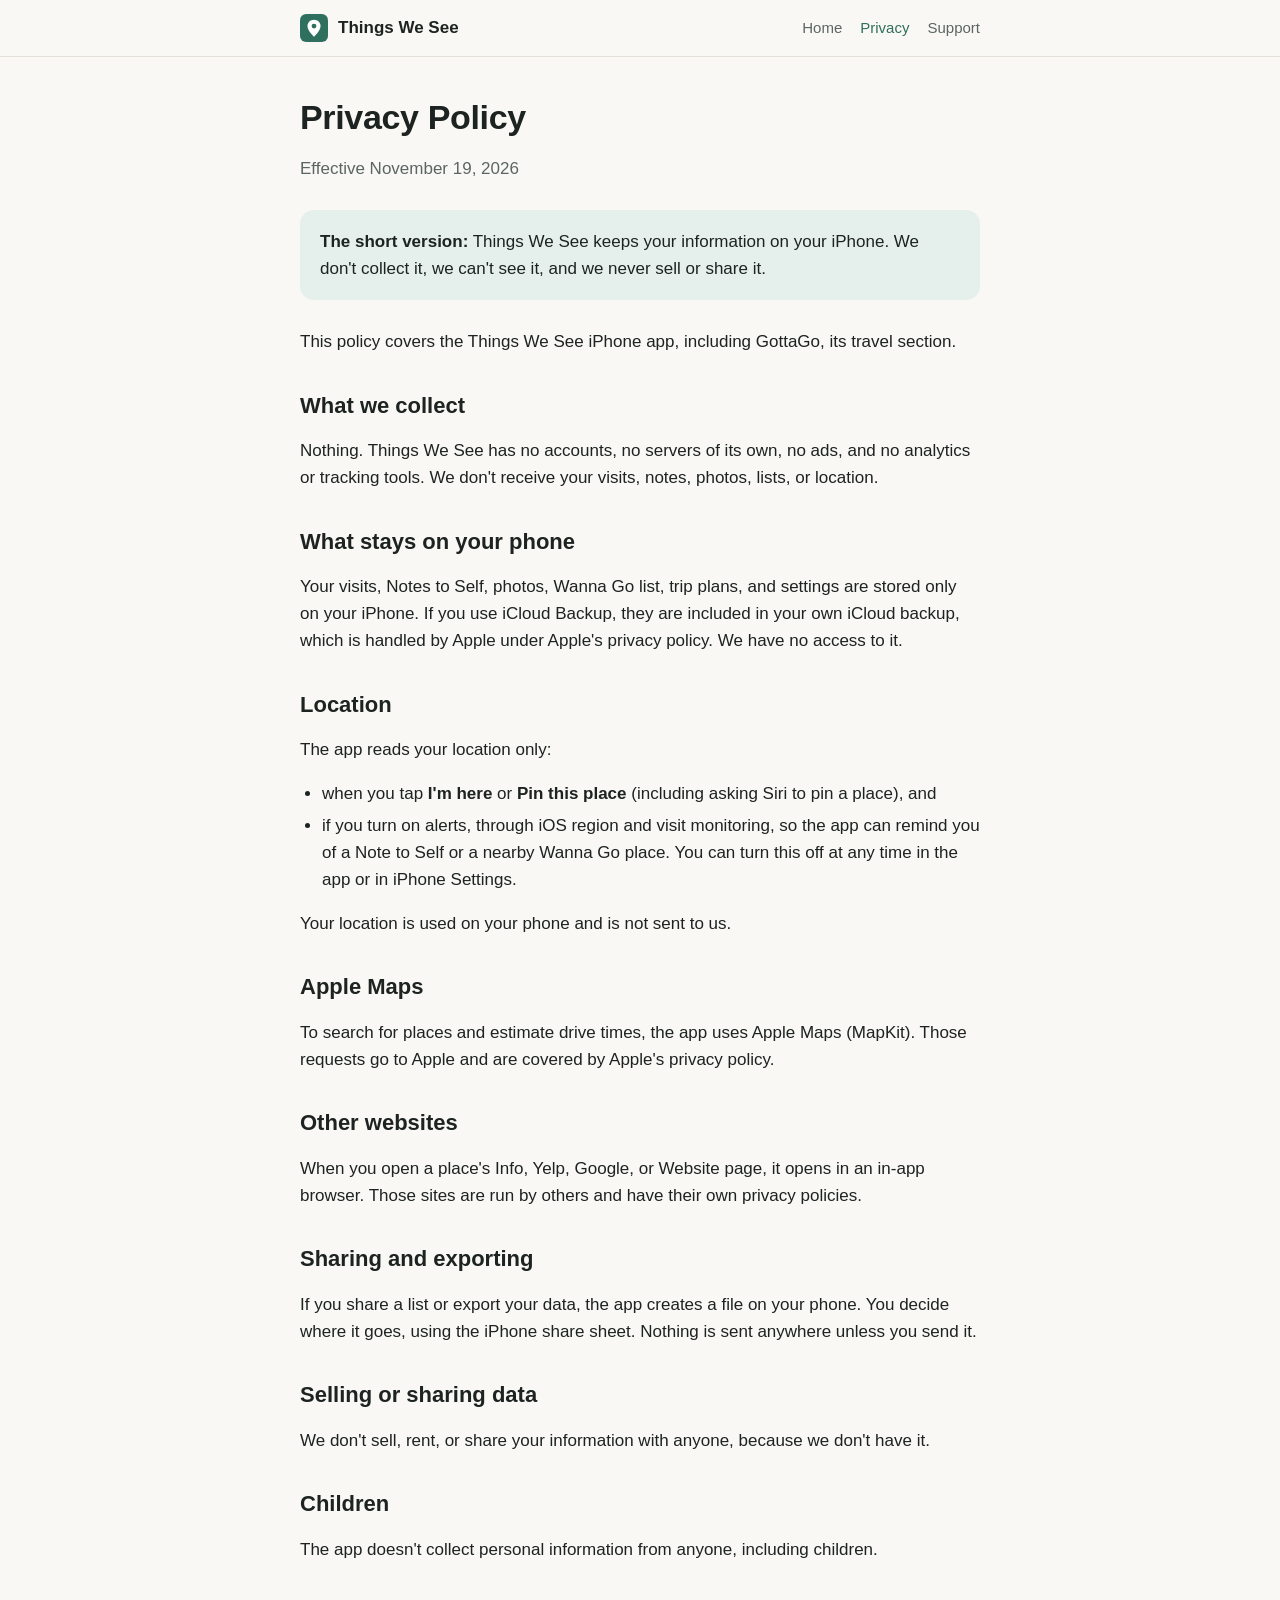
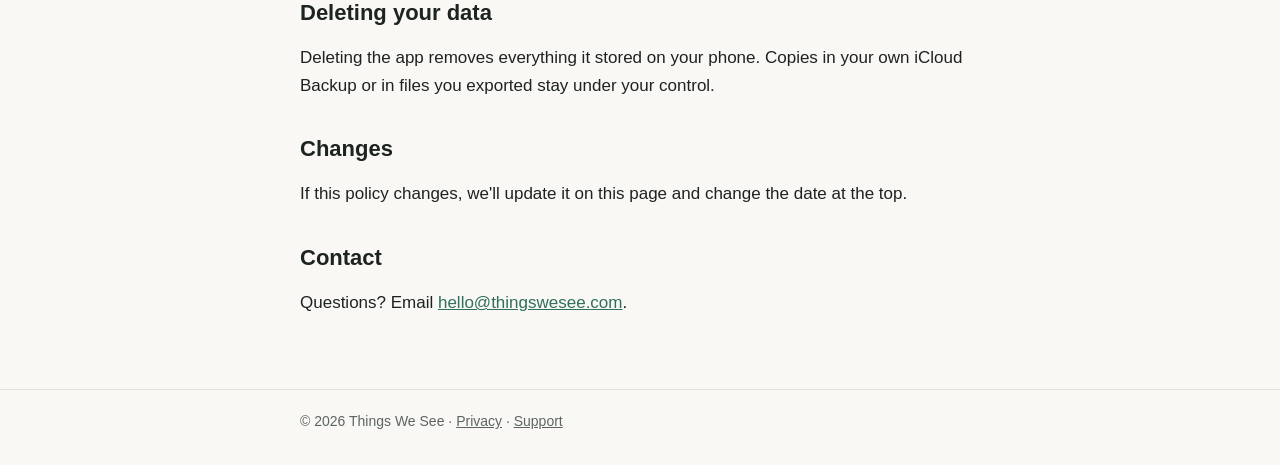
==== privacy/index.html @ 71569c59 "Things We See website: home, privacy, support Co-Authored-By: Claude Opus 5.5 <noreply@anthropic.com" ====
<!doctype html>
<html lang="en">
<head>
<meta charset="utf-8">
<meta name="viewport" content="width=device-width, initial-scale=1">
<title>Privacy Policy · Things We See</title>
<meta name="description" content="Privacy policy for the Things We See iPhone app. No accounts, no servers, no ads, no analytics. Your data stays on your phone.">
<link rel="icon" href="/favicon.svg" type="image/svg+xml">
<link rel="stylesheet" href="/style.css">
</head>
<body>
<header class="site"><div class="wrap">
  <a class="brand" href="/"><img src="/favicon.svg" alt="">Things We See</a>
  <nav><a href="/">Home</a><a href="/privacy/" aria-current="page">Privacy</a><a href="/support/">Support</a></nav>
</div></header>

<main><div class="wrap">
  <h1>Privacy Policy</h1>
  <p class="muted">Effective November 19, 2026</p>

  <div class="callout"><p><strong>The short version:</strong> Things We See keeps your information on your iPhone. We don't collect it, we can't see it, and we never sell or share it.</p></div>

  <p>This policy covers the Things We See iPhone app, including GottaGo, its travel section.</p>

  <h2>What we collect</h2>
  <p>Nothing. Things We See has no accounts, no servers of its own, no ads, and no analytics or tracking tools. We don't receive your visits, notes, photos, lists, or location.</p>

  <h2>What stays on your phone</h2>
  <p>Your visits, Notes to Self, photos, Wanna Go list, trip plans, and settings are stored only on your iPhone. If you use iCloud Backup, they are included in your own iCloud backup, which is handled by Apple under Apple's privacy policy. We have no access to it.</p>

  <h2>Location</h2>
  <p>The app reads your location only:</p>
  <ul>
    <li>when you tap <strong>I'm here</strong> or <strong>Pin this place</strong> (including asking Siri to pin a place), and</li>
    <li>if you turn on alerts, through iOS region and visit monitoring, so the app can remind you of a Note to Self or a nearby Wanna Go place. You can turn this off at any time in the app or in iPhone Settings.</li>
  </ul>
  <p>Your location is used on your phone and is not sent to us.</p>

  <h2>Apple Maps</h2>
  <p>To search for places and estimate drive times, the app uses Apple Maps (MapKit). Those requests go to Apple and are covered by Apple's privacy policy.</p>

  <h2>Other websites</h2>
  <p>When you open a place's Info, Yelp, Google, or Website page, it opens in an in-app browser. Those sites are run by others and have their own privacy policies.</p>

  <h2>Sharing and exporting</h2>
  <p>If you share a list or export your data, the app creates a file on your phone. You decide where it goes, using the iPhone share sheet. Nothing is sent anywhere unless you send it.</p>

  <h2>Selling or sharing data</h2>
  <p>We don't sell, rent, or share your information with anyone, because we don't have it.</p>

  <h2>Children</h2>
  <p>The app doesn't collect personal information from anyone, including children.</p>

  <h2>Deleting your data</h2>
  <p>Deleting the app removes everything it stored on your phone. Copies in your own iCloud Backup or in files you exported stay under your control.</p>

  <h2>Changes</h2>
  <p>If this policy changes, we'll update it on this page and change the date at the top.</p>

  <h2>Contact</h2>
  <p>Questions? Email <a href="mailto:hello@thingswesee.com">hello@thingswesee.com</a>.</p>
</div></main>

<footer class="site"><div class="wrap">
  © 2026 Things We See · <a href="/privacy/">Privacy</a> · <a href="/support/">Support</a>
</div></footer>
</body>
</html>
---- style.css ----
:root {
  color-scheme: light dark;
  --bg: #faf8f4;
  --surface: #ffffff;
  --text: #1d2321;
  --muted: #5b6662;
  --line: #e4e0d8;
  --accent: #2f6f5e;
  --accent-soft: #e5f0ec;
}
@media (prefers-color-scheme: dark) {
  :root {
    --bg: #121514;
    --surface: #1b201e;
    --text: #ecefed;
    --muted: #a3ada9;
    --line: #2c3330;
    --accent: #7cc4ad;
    --accent-soft: #1f2d28;
  }
}
* { box-sizing: border-box; }
html { -webkit-text-size-adjust: 100%; }
body {
  margin: 0;
  background: var(--bg);
  color: var(--text);
  font: 17px/1.6 -apple-system, BlinkMacSystemFont, "SF Pro Text", "Segoe UI", Roboto, Helvetica, Arial, sans-serif;
}
.wrap { max-width: 720px; margin: 0 auto; padding: 0 20px; }
header.site { border-bottom: 1px solid var(--line); }
header.site .wrap { display: flex; align-items: center; justify-content: space-between; gap: 12px; padding-top: 14px; padding-bottom: 14px; flex-wrap: wrap; }
.brand { display: flex; align-items: center; gap: 10px; font-weight: 650; color: var(--text); text-decoration: none; }
.brand img { width: 28px; height: 28px; }
nav a { color: var(--muted); text-decoration: none; margin-left: 18px; font-size: 15px; }
nav a:first-child { margin-left: 0; }
nav a:hover, nav a[aria-current="page"] { color: var(--accent); }
main { padding: 40px 0 56px; }
h1 { font-size: 34px; line-height: 1.2; margin: 0 0 12px; letter-spacing: -0.01em; }
h2 { font-size: 22px; line-height: 1.3; margin: 36px 0 8px; }
h3 { font-size: 18px; margin: 24px 0 4px; }
p, li { color: var(--text); }
.lead { font-size: 20px; color: var(--muted); margin: 0 0 20px; }
.muted { color: var(--muted); }
a { color: var(--accent); }
.badge { display: inline-block; background: var(--accent-soft); color: var(--accent); border-radius: 999px; padding: 4px 12px; font-size: 14px; font-weight: 600; margin-bottom: 18px; }
.cards { display: grid; grid-template-columns: repeat(auto-fit, minmax(220px, 1fr)); gap: 14px; margin: 28px 0; padding: 0; list-style: none; }
.cards li { background: var(--surface); border: 1px solid var(--line); border-radius: 14px; padding: 16px 18px; }
.cards strong { display: block; margin-bottom: 4px; }
.cards span { color: var(--muted); font-size: 15px; line-height: 1.5; }
.callout { background: var(--accent-soft); border-radius: 14px; padding: 18px 20px; margin: 28px 0; }
.callout p { margin: 0; }
ol, ul { padding-left: 22px; }
li { margin: 4px 0; }
footer.site { border-top: 1px solid var(--line); padding: 20px 0 32px; font-size: 14px; color: var(--muted); }
footer.site a { color: var(--muted); }
@media (max-width: 480px) {
  h1 { font-size: 28px; }
  .lead { font-size: 18px; }
}
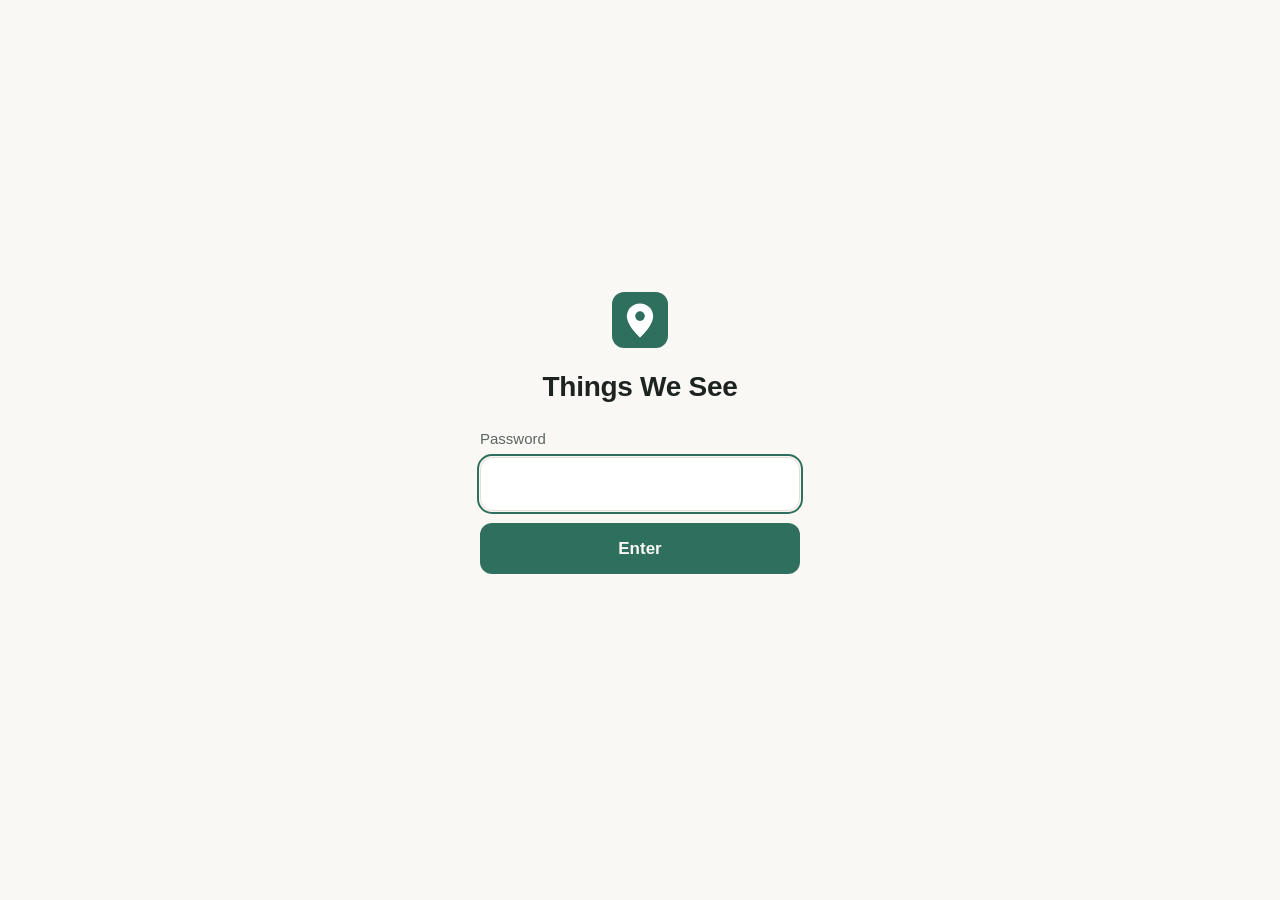
==== commit 0c3cd80b: "Add simple password screen and keep site out of search engines Co-Authored-By: Claude Opus 5.5 <nore" ====
--- a/privacy/index.html
+++ b/privacy/index.html
@@ -7,6 +7,9 @@
 <meta name="description" content="Privacy policy for the Things We See iPhone app. No accounts, no servers, no ads, no analytics. Your data stays on your phone.">
 <link rel="icon" href="/favicon.svg" type="image/svg+xml">
 <link rel="stylesheet" href="/style.css">
+<meta name="robots" content="noindex, nofollow">
+<script>document.documentElement.classList.add("locked")</script>
+<script src="/gate.js" defer></script>
 </head>
 <body>
 <header class="site"><div class="wrap">
--- a/style.css
+++ b/style.css
@@ -58,3 +58,15 @@
   h1 { font-size: 28px; }
   .lead { font-size: 18px; }
 }
+
+/* Password screen (see gate.js) */
+html.locked body > :not(#gate) { display: none !important; }
+#gate { min-height: 100vh; display: flex; align-items: center; justify-content: center; padding: 24px 16px; }
+#gate form { width: 100%; max-width: 320px; text-align: center; }
+#gate h1 { font-size: 28px; margin: 14px 0 24px; }
+#gate label { display: block; text-align: left; font-size: 15px; color: var(--muted); margin-bottom: 6px; }
+#gate input { width: 100%; font: inherit; padding: 12px 14px; border: 1px solid var(--line); border-radius: 12px; background: var(--surface); color: var(--text); }
+#gate input:focus { outline: 2px solid var(--accent); outline-offset: 1px; }
+#gate button { width: 100%; margin-top: 12px; font: inherit; font-weight: 600; padding: 12px; border: 0; border-radius: 12px; background: var(--accent); color: var(--bg); cursor: pointer; }
+#gate .gate-msg { min-height: 1.5em; color: #c0392b; font-size: 15px; margin: 12px 0 0; }
+@media (prefers-color-scheme: dark) { #gate .gate-msg { color: #ff8a80; } }
